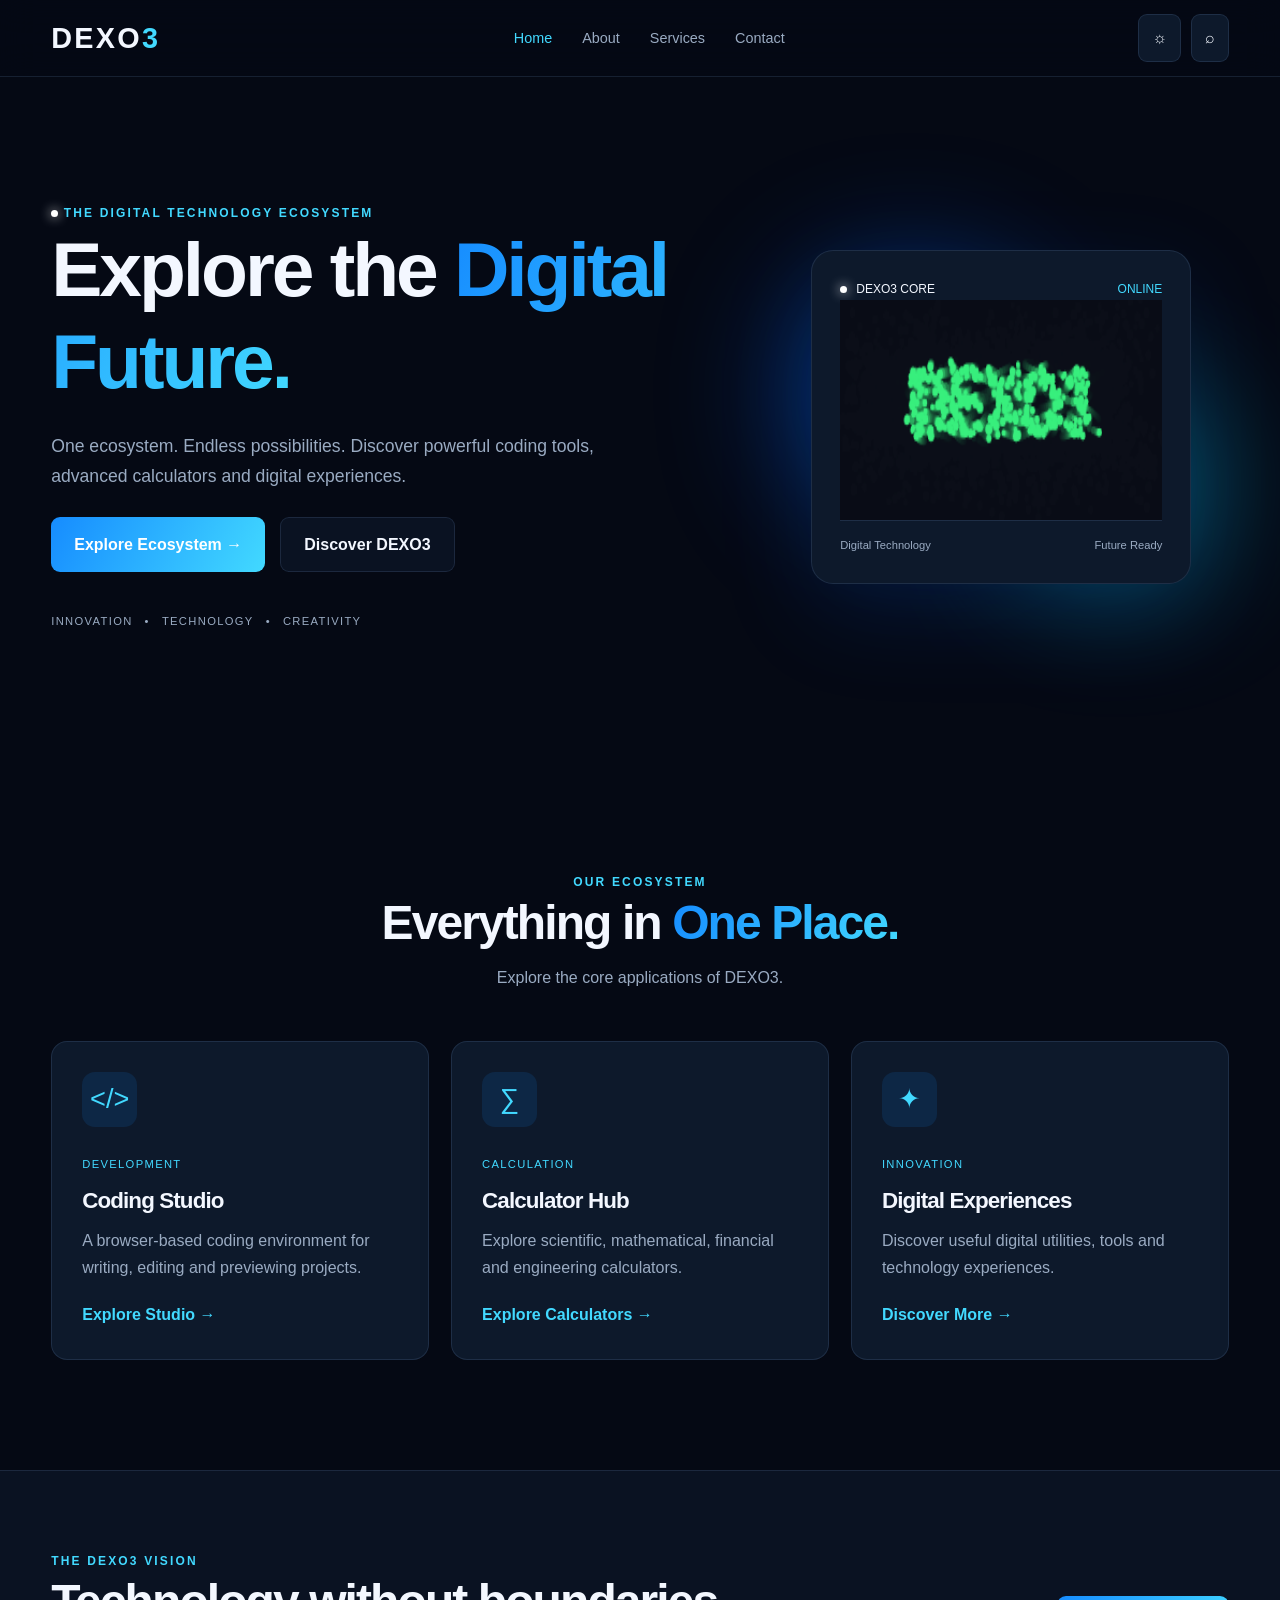
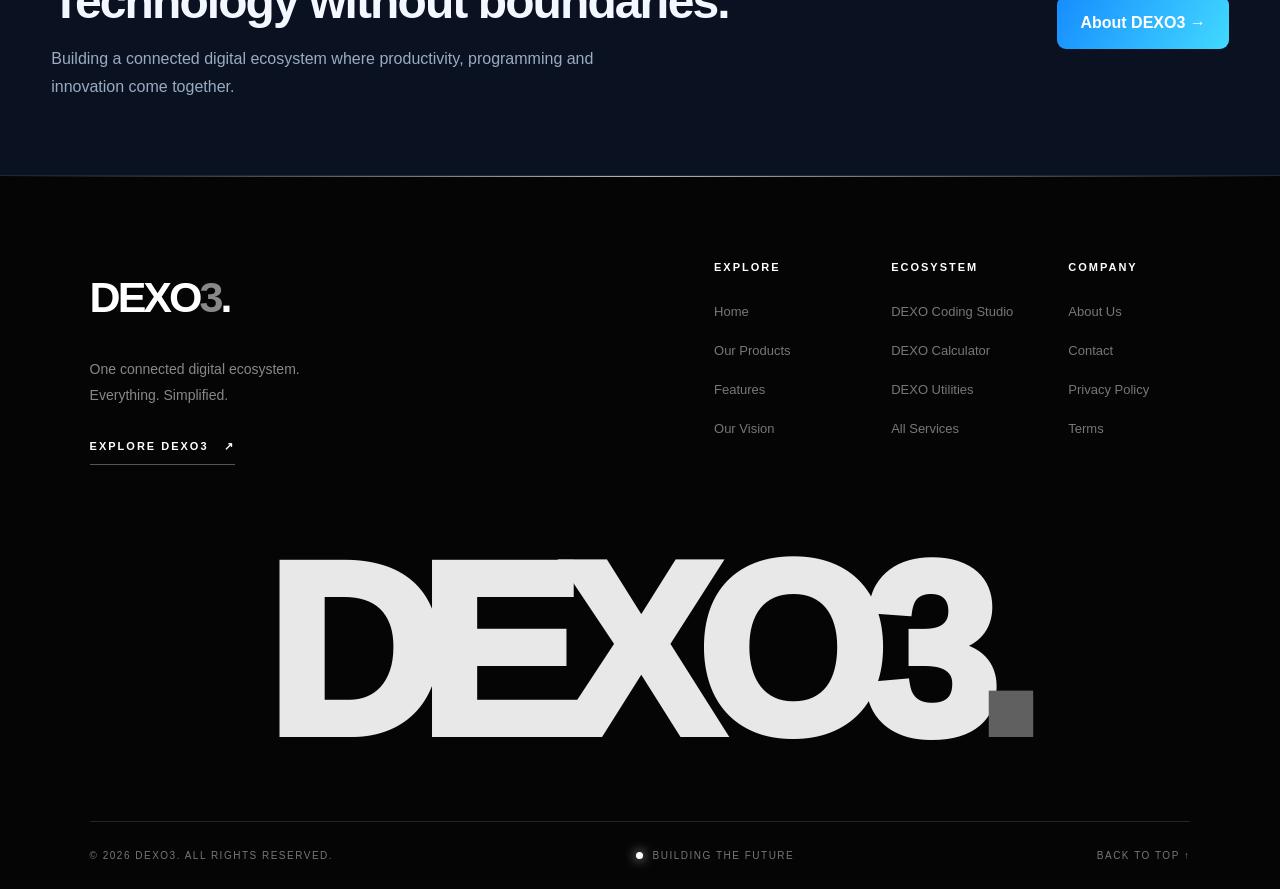
==== index.html @ faed2638 "Add files via upload" ====
<!DOCTYPE html>
<html lang="en">
<head>
    <meta charset="UTF-8">
    <meta name="viewport" content="width=device-width, initial-scale=1.0">
    <meta name="theme-color" content="#050914">

    <title>DEXO3 | Digital Technology Ecosystem</title>

    <meta name="description"
        content="DEXO3 is a digital technology ecosystem for coding, calculations, creativity and innovation.">

    <link rel="icon" href="favicon.svg" type="image/svg+xml">
    <link rel="manifest" href="manifest.json">

    <link rel="stylesheet" href="css/reset.css">
    <link rel="stylesheet" href="css/variables.css">
    <link rel="stylesheet" href="css/typography.css">
    <link rel="stylesheet" href="css/animations.css">
    <link rel="stylesheet" href="css/components.css">
    <link rel="stylesheet" href="css/navigation.css">
    <link rel="stylesheet" href="css/footer.css">
    <link rel="stylesheet" href="css/global.css">
    <link rel="stylesheet" href="css/responsive.css">
    <link rel="stylesheet" href="css/drb.css">

    <script src="js/theme.js" defer></script>
    <script src="js/navigation.js" defer></script>
    <script src="js/search.js" defer></script>
    <script src="js/notifications.js" defer></script>
    <script src="js/accessibility.js" defer></script>
    <script src="js/main.js" defer></script>
    <script src="js/footeropening.js" defer></script>
    <script src="js/drb.js" defer></script>
    
    <link rel="icon" type="image/x-icon" href="assest\logo\logo.svg">


</head>

<body>

    <!-- PAGE LOADER -->
    <div id="page-loader">
        <div class="loader-logo">DEXO<span>3</span></div>
        <div class="loader-bar"></div>
        <p>INITIALIZING DIGITAL ECOSYSTEM</p>
    </div>

    <!-- NAVIGATION -->
    <header class="site-header">
        <nav class="navbar container">

            <a href="index.html" class="brand">
                DEXO<span>3</span>
            </a>

            <button class="menu-toggle" id="menu-toggle"
                aria-label="Toggle navigation"
                aria-expanded="false">
                ☰
            </button>

            <div class="nav-links" id="nav-links">
                <a href="index.html" class="active">Home</a>
                <a href="about.html">About</a>
                <a href="services.html">Services</a>
                <a href="contact.html">Contact</a>
            </div>

            <div class="nav-actions">
                <button id="theme-toggle" class="icon-button"
                    aria-label="Switch theme">☼</button>
                <button id="search-toggle" class="icon-button"
                    aria-label="Search">⌕</button>
            </div>

        </nav>
    </header>

    <!-- SEARCH -->
    <div class="search-panel" id="search-panel">
        <input id="site-search" type="search"
            placeholder="Search DEXO3...">
        <div id="search-results"></div>
    </div>

    <main>

        <!-- HERO -->
        <section class="hero container">

            <div class="hero-content">
                <div class="eyebrow">
                    <span class="status-dot"></span>
                    THE DIGITAL TECHNOLOGY ECOSYSTEM
                </div>

                <h1>
                    Explore the
                    <span class="gradient-text">Digital Future.</span>
                </h1>

                <p class="hero-description">
                    One ecosystem. Endless possibilities.
                    Discover powerful coding tools, advanced
                    calculators and digital experiences.
                </p>

                <div class="hero-actions">
                    <a href="services.html" class="btn btn-primary">
                        Explore Ecosystem →
                    </a>

                    <a href="about.html" class="btn btn-secondary">
                        Discover DEXO3
                    </a>
                </div>

                <div class="hero-meta">
                    <span>INNOVATION</span>
                    <span>•</span>
                    <span>TECHNOLOGY</span>
                    <span>•</span>
                    <span>CREATIVITY</span>
                </div>
            </div>

            <div class="hero-visual">
                <div class="orb orb-one"></div>
                <div class="orb orb-two"></div>

                <div class="visual-card">
                    <div class="visual-top">
                        <span class="status-dot"></span>
                        DEXO3 CORE
                        <span class="live-label">ONLINE</span>
                    </div>

                    <!-- Integrated Swarm Canvas Visual -->
                    <div class="swarm-canvas-container" id="rebuildSwarmTrigger" title="Click to rebuild swarm">
                        <canvas id="swarmCanvas"></canvas>
                    </div>

                    <div class="visual-line"></div>

                    <div class="visual-info">
                        <span>Digital Technology</span>
                        <span>Future Ready</span>
                    </div>
                </div>
            </div>

        </section>

        <!-- ECOSYSTEM -->
        <section class="ecosystem section container">

            <div class="section-heading">
                <span class="eyebrow">OUR ECOSYSTEM</span>
                <h2>Everything in <span class="gradient-text">One Place.</span></h2>
                <p>Explore the core applications of DEXO3.</p>
            </div>

            <div class="feature-grid">

                <article class="feature-card">
                    <div class="feature-icon">&lt;/&gt;</div>
                    <span class="card-tag">DEVELOPMENT</span>
                    <h3>Coding Studio</h3>
                    <p>
                        A browser-based coding environment
                        for writing, editing and previewing projects.
                    </p>
                    <a href="coding-studio/index.html">
                        Explore Studio →
                    </a>
                </article>

                <article class="feature-card">
                    <div class="feature-icon">∑</div>
                    <span class="card-tag">CALCULATION</span>
                    <h3>Calculator Hub</h3>
                    <p>
                        Explore scientific, mathematical,
                        financial and engineering calculators.
                    </p>
                    <a href="cal/index.html">
                        Explore Calculators →
                    </a>
                </article>

                <article class="feature-card">
                    <div class="feature-icon">✦</div>
                    <span class="card-tag">INNOVATION</span>
                    <h3>Digital Experiences</h3>
                    <p>
                        Discover useful digital utilities,
                        tools and technology experiences.
                    </p>
                    <a href="services.html">
                        Discover More →
                    </a>
                </article>

            </div>
        </section>

        <!-- ABOUT -->
        <section class="about-strip">
            <div class="container about-inner">
                <div>
                    <span class="eyebrow">THE DEXO3 VISION</span>
                    <h2>Technology without boundaries.</h2>
                    <p>
                        Building a connected digital ecosystem
                        where productivity, programming and
                        innovation come together.
                    </p>
                </div>

                <a href="about.html" class="btn btn-primary">
                    About DEXO3 →
                </a>
            </div>
        </section>

    </main>
    <div id="footer-container"></div>



</body>
</html>
---- css/variables.css ----
:root {
    --bg-primary: #050914;
    --bg-secondary: #0a1222;
    --bg-card: #0d192b;

    --text-primary: #f3f7ff;
    --text-secondary: #9aabc2;

    --accent: #168cff;
    --accent-light: #42d9ff;

    --border: rgba(130, 170, 220, 0.15);

    --gradient: linear-gradient(
        120deg,
        #168cff,
        #42d9ff
    );

    --font-main: "Segoe UI", Arial, sans-serif;

    --container: 1200px;
    --radius: 16px;

    --transition: 0.3s ease;
}

[data-theme="light"] {
    --bg-primary: #f4f7fc;
    --bg-secondary: #ffffff;
    --bg-card: #ffffff;

    --text-primary: #101a2b;
    --text-secondary: #5c6c82;

    --border: rgba(20, 50, 90, 0.15);
}
---- css/typography.css ----
body {
    font-family: var(--font-main);
    color: var(--text-primary);
    line-height: 1.7;
}

h1, h2, h3, h4 {
    line-height: 1.2;
    letter-spacing: -0.04em;
}

h1 {
    font-size: clamp(2.8rem, 6vw, 5.5rem);
    font-weight: 800;
}

h2 {
    font-size: clamp(2rem, 4vw, 3rem);
}

h3 {
    font-size: 1.4rem;
}

p {
    color: var(--text-secondary);
}
---- css/animations.css ----
@keyframes fadeUp {
    from {
        opacity: 0;
        transform: translateY(25px);
    }

    to {
        opacity: 1;
        transform: translateY(0);
    }
}

@keyframes pulse {
    0%, 100% { opacity: 1; }
    50% { opacity: 0.4; }
}

.hero-content {
    animation: fadeUp 0.9s ease both;
}

.hero-visual {
    animation: fadeUp 1.2s ease both;
}

.status-dot {
    animation: pulse 2s infinite;
}

.feature-card {
    animation: fadeUp 0.7s ease both;
}

#page-loader {
    position: fixed;
    inset: 0;
    z-index: 9999;
    background: #050914;
    display: flex;
    align-items: center;
    justify-content: center;
    flex-direction: column;
    gap: 18px;
    color: white;
    transition: opacity 0.5s ease, visibility 0.5s ease;
}

#page-loader.loaded {
    opacity: 0;
    visibility: hidden;
}

.loader-logo {
    font-size: 2.5rem;
    font-weight: 900;
    letter-spacing: 0.1em;
}

.loader-logo span {
    color: #42d9ff;
}

.loader-bar {
    width: 160px;
    height: 3px;
    background: linear-gradient(90deg, #168cff, #42d9ff);
    animation: loaderMove 1.2s ease-in-out infinite alternate;
}

#page-loader p {
    color: #9aabc2;
    font-size: 0.65rem;
    letter-spacing: 0.15em;
}

@keyframes loaderMove {
    from { transform: scaleX(0.2); }
    to { transform: scaleX(1); }
}

@media (prefers-reduced-motion: reduce) {
    *, *::before, *::after {
        animation-duration: 0.01ms !important;
        transition-duration: 0.01ms !important;
        scroll-behavior: auto !important;
    }
}
---- css/components.css ----
.btn {
    display: inline-flex;
    align-items: center;
    justify-content: center;
    padding: 13px 23px;
    border-radius: 9px;
    font-weight: 700;
    transition: var(--transition);
}

.btn-primary {
    color: white;
    background: var(--gradient);
}

.btn-primary:hover {
    transform: translateY(-3px);
    box-shadow: 0 10px 30px rgba(22, 140, 255, 0.25);
}

.btn-secondary {
    border: 1px solid var(--border);
    background: var(--bg-secondary);
}

.btn-secondary:hover {
    border-color: var(--accent);
}

.status-dot {
    width: 8px;
    height: 8px;
    display: inline-block;
    border-radius: 50%;
    background: #29dc91;
    box-shadow: 0 0 12px #29dc91;
}

.feature-grid {
    display: grid;
    grid-template-columns: repeat(3, 1fr);
    gap: 22px;
}

.feature-card {
    padding: 30px;
    border: 1px solid var(--border);
    border-radius: var(--radius);
    background: var(--bg-card);
    transition: var(--transition);
}

.feature-card:hover {
    transform: translateY(-8px);
    border-color: var(--accent);
}

.feature-icon {
    width: 55px;
    height: 55px;
    display: grid;
    place-items: center;
    border-radius: 13px;
    background: rgba(22, 140, 255, 0.12);
    color: var(--accent-light);
    font-size: 1.7rem;
    margin-bottom: 22px;
}

.card-tag {
    color: var(--accent-light);
    font-size: 0.7rem;
    letter-spacing: 0.12em;
}

.feature-card h3 {
    margin: 12px 0;
}

.feature-card p {
    margin-bottom: 20px;
}

.feature-card a {
    color: var(--accent-light);
    font-weight: 700;
}

.about-strip {
    padding: 75px 0;
    background: var(--bg-secondary);
    border-block: 1px solid var(--border);
}

.about-inner {
    display: flex;
    justify-content: space-between;
    align-items: center;
    gap: 30px;
}

.about-inner p {
    max-width: 600px;
    margin-top: 15px;
}
---- css/navigation.css ----
.site-header {
    position: sticky;
    top: 0;
    z-index: 1000;
    background: color-mix(in srgb, var(--bg-primary) 90%, transparent);
    backdrop-filter: blur(18px);
    border-bottom: 1px solid var(--border);
}

.navbar {
    min-height: 76px;
    display: flex;
    align-items: center;
    justify-content: space-between;
    gap: 25px;
}

.brand {
    font-size: 1.8rem;
    font-weight: 900;
    letter-spacing: 0.08em;
}

.nav-links {
    display: flex;
    align-items: center;
    gap: 30px;
}

.nav-links a {
    color: var(--text-secondary);
    font-size: 0.9rem;
    transition: var(--transition);
}

.nav-links a:hover,
.nav-links a.active {
    color: var(--accent-light);
}

.nav-actions {
    display: flex;
    gap: 10px;
}

.icon-button,
.menu-toggle {
    border: 1px solid var(--border);
    color: var(--text-primary);
    background: var(--bg-card);
    border-radius: 9px;
    padding: 9px 13px;
    cursor: pointer;
}

.menu-toggle {
    display: none;
}

.search-panel {
    display: none;
    position: fixed;
    top: 76px;
    left: 0;
    width: 100%;
    padding: 20px 4%;
    z-index: 999;
    background: var(--bg-secondary);
    border-bottom: 1px solid var(--border);
}

.search-panel.open {
    display: block;
}

.search-panel input {
    width: 100%;
    max-width: 700px;
    display: block;
    margin: auto;
    padding: 15px;
    border: 1px solid var(--border);
    border-radius: 10px;
    background: var(--bg-primary);
    color: var(--text-primary);
}

#search-results {
    max-width: 700px;
    margin: 12px auto 0;
}

#search-results a {
    display: block;
    padding: 8px;
    color: var(--accent-light);
}
---- css/footer.css ----
/* DEXO3 PREMIUM FOOTER */

.dexo-footer {
  position: relative;
  overflow: hidden;
  background: #050505;
  color: #fff;
  font-family: Arial, Helvetica, sans-serif;
  padding: 85px 7% 25px;
  isolation: isolate;
}

.footer-top-line {
  position: absolute;
  top: 0;
  left: 0;
  width: 100%;
  height: 1px;
  background: linear-gradient(
    90deg,
    transparent,
    #fff,
    transparent
  );
  opacity: .7;
}

.footer-container {
  max-width: 1450px;
  margin: auto;
}

.footer-main {
  display: flex;
  justify-content: space-between;
  gap: 60px;
  padding-bottom: 85px;
}

/* BRAND */

.footer-logo {
  display: inline-block;
  color: white;
  font-size: 43px;
  font-weight: 900;
  letter-spacing: -3px;
  text-decoration: none;
  transition: .4s ease;
}

.footer-logo span {
  color: #888;
}

.footer-logo i {
  color: white;
  font-style: normal;
}

.footer-logo:hover {
  letter-spacing: 1px;
  transform: translateY(-3px);
}

.footer-brand p {
  color: #888;
  font-size: 14px;
  line-height: 1.9;
  margin: 22px 0;
}

.footer-visit {
  display: inline-flex;
  gap: 15px;
  align-items: center;
  color: white;
  text-decoration: none;
  font-size: 11px;
  letter-spacing: 2px;
  font-weight: bold;
  padding-bottom: 8px;
  border-bottom: 1px solid #555;
  transition: .3s;
}

.footer-visit span {
  transition: transform .3s;
}

.footer-visit:hover {
  border-color: white;
}

.footer-visit:hover span {
  transform: translate(4px, -4px);
}

/* LINKS */

.footer-links {
  display: grid;
  grid-template-columns: repeat(3, minmax(110px, 1fr));
  gap: 55px;
}

.footer-column {
  display: flex;
  flex-direction: column;
  gap: 17px;
}

.footer-column h4 {
  font-size: 11px;
  letter-spacing: 2px;
  color: #fff;
  margin: 0 0 10px;
}

.footer-column a {
  width: fit-content;
  text-decoration: none;
  color: #777;
  font-size: 13px;
  transition: .3s ease;
}

.footer-column a:hover {
  color: #fff;
  transform: translateX(5px);
}

/* LARGE BRAND TEXT */

.footer-big-text {
  font-size: clamp(90px, 19vw, 260px);
  line-height: .85;
  font-weight: 950;
  letter-spacing: -0.095em;
  white-space: nowrap;
  text-align: center;
  color: #f5f5f5;
  opacity: .95;
  user-select: none;
  animation: footerReveal 1.2s ease both;
}

.footer-big-text span {
  color: #666;
}

/* BOTTOM */

.footer-bottom {
  display: flex;
  justify-content: space-between;
  align-items: center;
  flex-wrap: wrap;
  gap: 20px;
  margin-top: 65px;
  padding-top: 25px;
  border-top: 1px solid #242424;
}

.footer-bottom p,
.back-top {
  color: #777;
  font-size: 10px;
  letter-spacing: 1.5px;
  text-decoration: none;
}

.footer-status {
  display: flex;
  align-items: center;
  gap: 10px;
}

.status-dot {
  width: 7px;
  height: 7px;
  border-radius: 50%;
  background: #fff;
  box-shadow: 0 0 12px #fff;
  animation: statusPulse 1.8s infinite;
}

.back-top {
  transition: .3s;
}

.back-top:hover {
  color: white;
}

/* ANIMATIONS */

@keyframes statusPulse {
  0%, 100% {
    opacity: 1;
    box-shadow: 0 0 12px #fff;
  }
  50% {
    opacity: .3;
    box-shadow: 0 0 2px #fff;
  }
}

@keyframes footerReveal {
  from {
    opacity: 0;
    transform: translateY(35px);
  }
  to {
    opacity: .95;
    transform: translateY(0);
  }
}

/* RESPONSIVE */

@media (max-width: 850px) {
  .footer-main {
    flex-direction: column;
    gap: 55px;
  }

  .footer-links {
    gap: 25px;
  }
}

@media (max-width: 550px) {
  .dexo-footer {
    padding: 60px 6% 25px;
  }

  .footer-links {
    grid-template-columns: repeat(2, 1fr);
    row-gap: 40px;
  }

  .footer-big-text {
    font-size: 21vw;
  }

  .footer-bottom {
    flex-direction: column;
    align-items: flex-start;
    margin-top: 45px;
  }
}

@media (prefers-reduced-motion: reduce) {
  .dexo-footer *,
  .dexo-footer *::before,
  .dexo-footer *::after {
    animation: none !important;
    transition: none !important;
  }
}
---- css/global.css ----
body {
    background: var(--bg-primary);
    transition: background var(--transition),
                color var(--transition);
    overflow-x: hidden;
}

.container {
    width: min(92%, var(--container));
    margin-inline: auto;
}

.section {
    padding-top: 110px;
    padding-bottom: 110px;
}

.gradient-text {
    background: var(--gradient);
    -webkit-background-clip: text;
    background-clip: text;
    color: transparent;
}

.eyebrow {
    color: var(--accent-light);
    font-size: 0.75rem;
    font-weight: 800;
    letter-spacing: 0.18em;
}

.section-heading {
    text-align: center;
    margin-bottom: 50px;
}

.section-heading p {
    margin-top: 12px;
}

.hero {
    min-height: 680px;
    display: grid;
    grid-template-columns: 1.2fr 0.8fr;
    align-items: center;
    gap: 40px;
    padding-top: 90px;
    padding-bottom: 90px;
}

.hero-description {
    max-width: 550px;
    font-size: 1.1rem;
    margin: 25px 0;
}

.hero-actions {
    display: flex;
    flex-wrap: wrap;
    gap: 15px;
}

.hero-meta {
    display: flex;
    gap: 12px;
    margin-top: 40px;
    color: var(--text-secondary);
    font-size: 0.7rem;
    letter-spacing: 0.12em;
}

.hero-visual {
    min-height: 350px;
    position: relative;
    display: grid;
    place-items: center;
}

.visual-card {
    position: relative;
    z-index: 2;
    width: 100%;
    max-width: 380px;
    padding: 28px;
    border: 1px solid var(--border);
    border-radius: 22px;
    background: var(--bg-card);
    box-shadow: 0 30px 100px rgba(0, 110, 255, 0.12);
    backdrop-filter: blur(20px);
}

.visual-top {
    display: flex;
    align-items: center;
    gap: 9px;
    font-size: 0.75rem;
}

.live-label {
    margin-left: auto;
    color: #42d9ff;
}

.visual-logo {
    text-align: center;
    padding: 65px 0;
    font-size: 3.2rem;
    font-weight: 900;
    letter-spacing: 0.1em;
}

.visual-logo span,
.brand span {
    color: var(--accent-light);
}

.visual-line {
    height: 1px;
    background: var(--border);
}

.visual-info {
    display: flex;
    justify-content: space-between;
    margin-top: 15px;
    font-size: 0.7rem;
    color: var(--text-secondary);
}

.orb {
    position: absolute;
    border-radius: 50%;
    filter: blur(70px);
    opacity: 0.5;
}

.orb-one {
    width: 230px;
    height: 230px;
    background: #0867ff;
    top: 10%;
    left: 5%;
}

.orb-two {
    width: 180px;
    height: 180px;
    background: #00d5ff;
    bottom: 5%;
    right: 5%;
}
---- css/responsive.css ----
@media (max-width: 850px) {
    .hero {
        grid-template-columns: 1fr;
        text-align: center;
    }

    .hero-description {
        margin-inline: auto;
    }

    .hero-actions,
    .hero-meta {
        justify-content: center;
    }

    .feature-grid {
        grid-template-columns: repeat(2, 1fr);
    }

    .menu-toggle {
        display: block;
    }

    .nav-links {
        display: none;
        position: absolute;
        top: 76px;
        left: 0;
        width: 100%;
        padding: 25px;
        background: var(--bg-secondary);
        border-bottom: 1px solid var(--border);
        flex-direction: column;
    }

    .nav-links.open {
        display: flex;
    }
}

@media (max-width: 550px) {
    .feature-grid {
        grid-template-columns: 1fr;
    }

    .navbar {
        gap: 10px;
    }

    .brand {
        font-size: 1.45rem;
    }

    .footer-inner,
    .about-inner {
        flex-direction: column;
        align-items: flex-start;
    }

    .hero {
        min-height: auto;
        padding-block: 75px;
    }

    .section {
        padding-block: 70px;
    }
}
---- css/drb.css ----
/* Swarm Canvas Overlay Style */
        .swarm-canvas-container {
            position: relative;
            width: 100%;
            height: 220px;
            display: flex;
            align-items: center;
            justify-content: center;
            cursor: pointer;
        }
        .swarm-canvas-container canvas {
            width: 100%;
            height: 100%;
        }
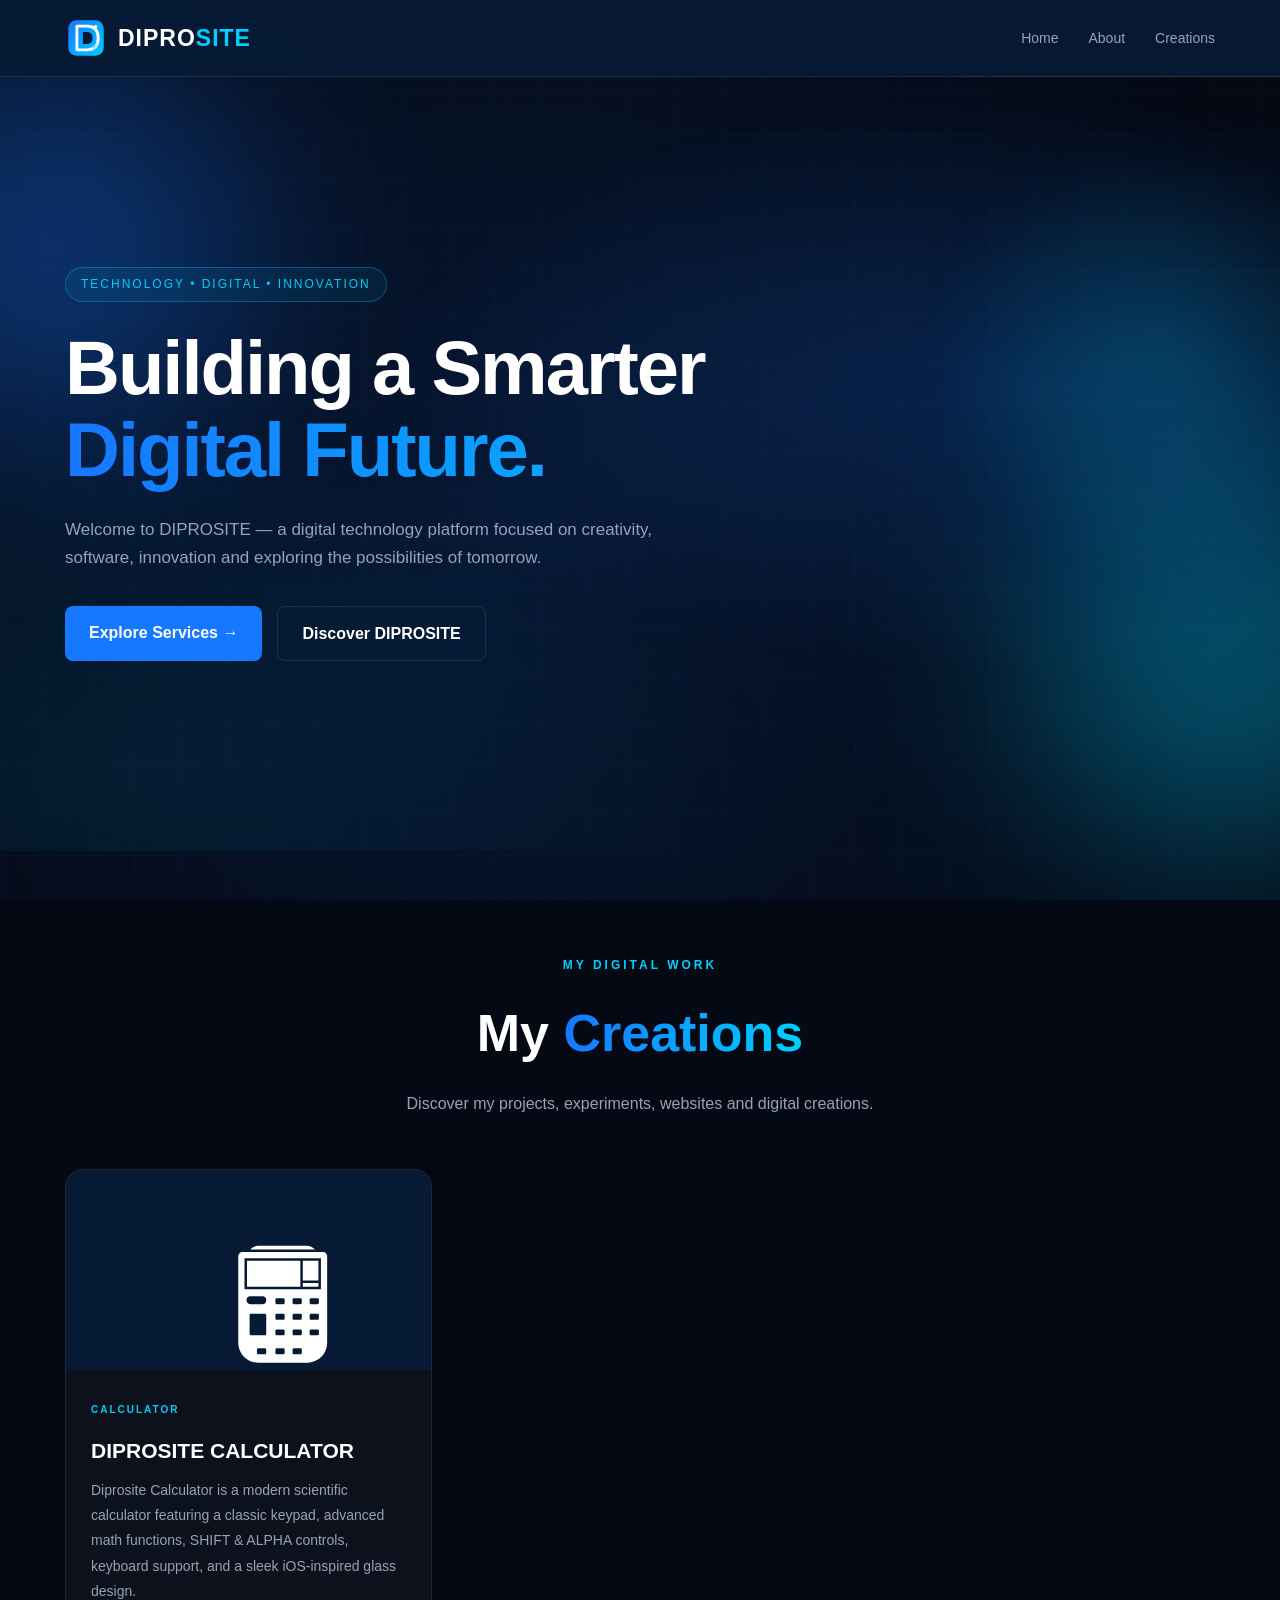
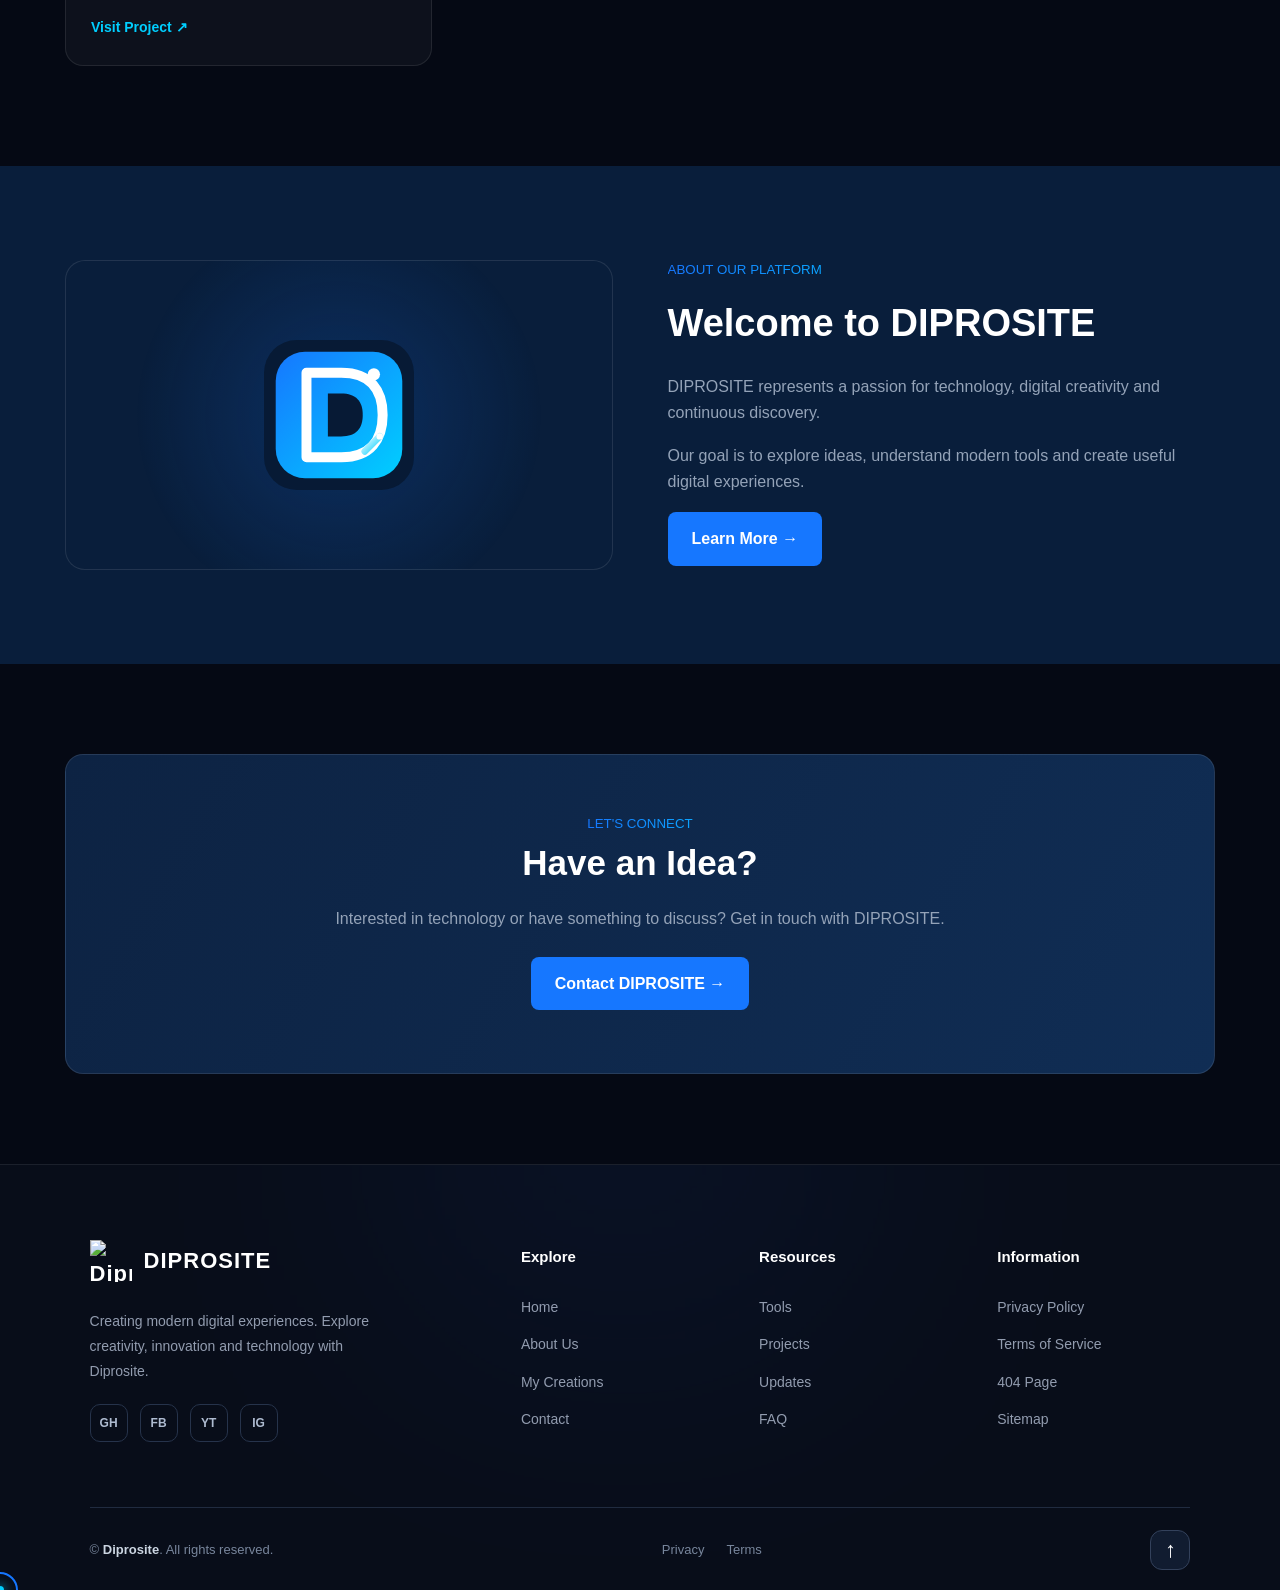
==== commit e87b4a16: "Add files via upload" ====
--- a/index.html
+++ b/index.html
@@ -3,232 +3,292 @@
 <head>
     <meta charset="UTF-8">
     <meta name="viewport" content="width=device-width, initial-scale=1.0">
-    <meta name="theme-color" content="#050914">
-
-    <title>DEXO3 | Digital Technology Ecosystem</title>
-
-    <meta name="description"
-        content="DEXO3 is a digital technology ecosystem for coding, calculations, creativity and innovation.">
-
-    <link rel="icon" href="favicon.svg" type="image/svg+xml">
-    <link rel="manifest" href="manifest.json">
-
-    <link rel="stylesheet" href="css/reset.css">
-    <link rel="stylesheet" href="css/variables.css">
-    <link rel="stylesheet" href="css/typography.css">
-    <link rel="stylesheet" href="css/animations.css">
-    <link rel="stylesheet" href="css/components.css">
-    <link rel="stylesheet" href="css/navigation.css">
-    <link rel="stylesheet" href="css/footer.css">
-    <link rel="stylesheet" href="css/global.css">
-    <link rel="stylesheet" href="css/responsive.css">
-    <link rel="stylesheet" href="css/drb.css">
-
-    <script src="js/theme.js" defer></script>
-    <script src="js/navigation.js" defer></script>
-    <script src="js/search.js" defer></script>
-    <script src="js/notifications.js" defer></script>
-    <script src="js/accessibility.js" defer></script>
-    <script src="js/main.js" defer></script>
-    <script src="js/footeropening.js" defer></script>
-    <script src="js/drb.js" defer></script>
-    
-    <link rel="icon" type="image/x-icon" href="assest\logo\logo.svg">
-
+    <meta name="theme-color" content="#071A35">
+
+    <title>DIPROSITE | Technology & Innovation</title>
+
+    <meta name="description" content="DIPROSITE - Technology, digital solutions, software and innovation.">
+    <meta name="keywords" content="DIPROSITE, technology, digital, innovation, software">
+    <meta name="author" content="DIPROSITE">
+	<meta name="website-link" href="https://diprosite.github.io/">
+	
+
+    <link rel="icon" href="assets/logo/logo.svg" type="image/svg+xml">
+	
+    <link rel="stylesheet" href="css/indexmain.css">
+    <link rel="stylesheet" href="css/ani.css">
+    <link rel="stylesheet" href="css/r.css">
+    <link rel="stylesheet" href="css/ca.css">
+    <link rel="stylesheet" href="css/ba.css">
+    <link rel="stylesheet" href="css/mac.css">
+    <link rel="stylesheet" href="css/mc.css">
+    <link rel="stylesheet" href="css/f.css">
+	
+    <script src="js/sra.js"></script>
+    <script src="js/ca.js"></script>
+    <script src="js/bs.js"></script>
+    <script src="js/mnfindex-html.js"></script>
 
 </head>
 
 <body>
-
-    <!-- PAGE LOADER -->
-    <div id="page-loader">
-        <div class="loader-logo">DEXO<span>3</span></div>
-        <div class="loader-bar"></div>
-        <p>INITIALIZING DIGITAL ECOSYSTEM</p>
-    </div>
-
-    <!-- NAVIGATION -->
-    <header class="site-header">
-        <nav class="navbar container">
-
-            <a href="index.html" class="brand">
-                DEXO<span>3</span>
-            </a>
-
-            <button class="menu-toggle" id="menu-toggle"
-                aria-label="Toggle navigation"
-                aria-expanded="false">
-                ☰
-            </button>
-
-            <div class="nav-links" id="nav-links">
-                <a href="index.html" class="active">Home</a>
-                <a href="about.html">About</a>
-                <a href="services.html">Services</a>
-                <a href="contact.html">Contact</a>
-            </div>
-
-            <div class="nav-actions">
-                <button id="theme-toggle" class="icon-button"
-                    aria-label="Switch theme">☼</button>
-                <button id="search-toggle" class="icon-button"
-                    aria-label="Search">⌕</button>
-            </div>
-
+<!--ani-->
+<div class="ambient-background" aria-hidden="true"></div>
+<!-- HEADER -->
+<header>
+    <div class="container navbar">
+
+        <a href="index.html" class="brand">
+            <img src="assets/logo/logo.svg" alt="DIPROSITE Logo">
+            <div>DIPRO<span>SITE</span></div>
+        </a>
+
+        <button class="menu-toggle" id="menuToggle"
+                aria-label="Toggle navigation" aria-expanded="false">
+            ☰
+        </button>
+
+        <nav class="nav-links" id="navLinks">
+            <a href="https://diprosite.github.io/">Home</a>
+            <a href="https://diprosite.github.io/about">About</a>
+            <a href="https://diprosite.github.io/Creations">Creations</a>
+            
         </nav>
-    </header>
-
-    <!-- SEARCH -->
-    <div class="search-panel" id="search-panel">
-        <input id="site-search" type="search"
-            placeholder="Search DEXO3...">
-        <div id="search-results"></div>
-    </div>
-
-    <main>
-
-        <!-- HERO -->
-        <section class="hero container">
-
+
+    </div>
+</header>
+
+<main>
+
+    <!-- HERO -->
+    <section class="hero">
+        <div class="container">
             <div class="hero-content">
+
                 <div class="eyebrow">
-                    <span class="status-dot"></span>
-                    THE DIGITAL TECHNOLOGY ECOSYSTEM
+                    TECHNOLOGY • DIGITAL • INNOVATION
                 </div>
 
                 <h1>
-                    Explore the
+                    Building a Smarter
                     <span class="gradient-text">Digital Future.</span>
                 </h1>
 
-                <p class="hero-description">
-                    One ecosystem. Endless possibilities.
-                    Discover powerful coding tools, advanced
-                    calculators and digital experiences.
+                <p>
+                    Welcome to DIPROSITE — a digital technology
+                    platform focused on creativity, software,
+                    innovation and exploring the possibilities
+                    of tomorrow.
                 </p>
 
                 <div class="hero-actions">
                     <a href="services.html" class="btn btn-primary">
-                        Explore Ecosystem →
+                        Explore Services →
                     </a>
 
                     <a href="about.html" class="btn btn-secondary">
-                        Discover DEXO3
+                        Discover DIPROSITE
                     </a>
                 </div>
 
-                <div class="hero-meta">
-                    <span>INNOVATION</span>
-                    <span>•</span>
-                    <span>TECHNOLOGY</span>
-                    <span>•</span>
-                    <span>CREATIVITY</span>
-                </div>
-            </div>
-
-            <div class="hero-visual">
-                <div class="orb orb-one"></div>
-                <div class="orb orb-two"></div>
-
-                <div class="visual-card">
-                    <div class="visual-top">
-                        <span class="status-dot"></span>
-                        DEXO3 CORE
-                        <span class="live-label">ONLINE</span>
-                    </div>
-
-                    <!-- Integrated Swarm Canvas Visual -->
-                    <div class="swarm-canvas-container" id="rebuildSwarmTrigger" title="Click to rebuild swarm">
-                        <canvas id="swarmCanvas"></canvas>
-                    </div>
-
-                    <div class="visual-line"></div>
-
-                    <div class="visual-info">
-                        <span>Digital Technology</span>
-                        <span>Future Ready</span>
-                    </div>
-                </div>
-            </div>
-
-        </section>
-
-        <!-- ECOSYSTEM -->
-        <section class="ecosystem section container">
-
-            <div class="section-heading">
-                <span class="eyebrow">OUR ECOSYSTEM</span>
-                <h2>Everything in <span class="gradient-text">One Place.</span></h2>
-                <p>Explore the core applications of DEXO3.</p>
-            </div>
-
-            <div class="feature-grid">
-
-                <article class="feature-card">
-                    <div class="feature-icon">&lt;/&gt;</div>
-                    <span class="card-tag">DEVELOPMENT</span>
-                    <h3>Coding Studio</h3>
-                    <p>
-                        A browser-based coding environment
-                        for writing, editing and previewing projects.
-                    </p>
-                    <a href="coding-studio/index.html">
-                        Explore Studio →
+            </div>
+        </div>
+    </section>
+
+
+<!-- =================================
+     DIPROSITE - MY CREATIONS
+================================== -->
+
+<section class="creations-section" id="creations">
+
+    <div class="creations-container">
+
+        <div class="creations-heading">
+            <span>MY DIGITAL WORK</span>
+            <h2>My <strong>Creations</strong></h2>
+            <p>
+                Discover my projects, experiments, websites
+                and digital creations.
+            </p>
+        </div>
+
+        <div class="creations-grid">
+
+            <!-- PROJECT 1 -->
+            <article class="creation-card">
+                <div class="creation-image">
+                    <img src="assets/iowc/cal.svg"
+                         alt="Project One">
+                </div>
+
+                <div class="creation-content">
+                    <span class="creation-tag">CALCULATOR</span>
+                    <h3>DIPROSITE CALCULATOR</h3>
+                    <p>Diprosite Calculator is a modern scientific calculator featuring a classic keypad, advanced math functions, SHIFT & ALPHA controls, keyboard support, and a sleek iOS-inspired glass design.</p>
+
+                    <a href="https://diprosite.github.io/cal"
+                       target="_blank"
+                       rel="noopener noreferrer">
+                        Visit Project ↗
                     </a>
-                </article>
-
-                <article class="feature-card">
-                    <div class="feature-icon">∑</div>
-                    <span class="card-tag">CALCULATION</span>
-                    <h3>Calculator Hub</h3>
-                    <p>
-                        Explore scientific, mathematical,
-                        financial and engineering calculators.
-                    </p>
-                    <a href="cal/index.html">
-                        Explore Calculators →
-                    </a>
-                </article>
-
-                <article class="feature-card">
-                    <div class="feature-icon">✦</div>
-                    <span class="card-tag">INNOVATION</span>
-                    <h3>Digital Experiences</h3>
-                    <p>
-                        Discover useful digital utilities,
-                        tools and technology experiences.
-                    </p>
-                    <a href="services.html">
-                        Discover More →
-                    </a>
-                </article>
-
-            </div>
-        </section>
-
-        <!-- ABOUT -->
-        <section class="about-strip">
-            <div class="container about-inner">
-                <div>
-                    <span class="eyebrow">THE DEXO3 VISION</span>
-                    <h2>Technology without boundaries.</h2>
-                    <p>
-                        Building a connected digital ecosystem
-                        where productivity, programming and
-                        innovation come together.
-                    </p>
-                </div>
+                </div>
+            </article>
+
+
+        </div>
+
+    </div>
+
+</section>
+
+
+
+
+    <!-- ABOUT -->
+    <section class="about" id="about">
+        <div class="container about-content">
+
+            <div class="about-visual">
+                <img src="assets/logo/logo.svg"
+                     alt="DIPROSITE brand symbol">
+            </div>
+
+            <div class="about-text">
+                <small class="gradient-text">
+                    ABOUT OUR PLATFORM
+                </small>
+
+                <h2>Welcome to DIPROSITE</h2>
+
+                <p>
+                    DIPROSITE represents a passion for technology,
+                    digital creativity and continuous discovery.
+                </p>
+
+                <p>
+                    Our goal is to explore ideas, understand modern
+                    tools and create useful digital experiences.
+                </p>
 
                 <a href="about.html" class="btn btn-primary">
-                    About DEXO3 →
+                    Learn More →
                 </a>
             </div>
-        </section>
-
-    </main>
-    <div id="footer-container"></div>
+
+        </div>
+    </section>
+
+    <!-- CONTACT -->
+    <section id="contact">
+        <div class="container">
+            <div class="contact-box">
+
+                <small class="gradient-text">
+                    LET'S CONNECT
+                </small>
+
+                <h2>Have an Idea?</h2>
+
+                <p>
+                    Interested in technology or have something
+                    to discuss? Get in touch with DIPROSITE.
+                </p>
+
+                <a href="contact.html" class="btn btn-primary">
+                    Contact DIPROSITE →
+                </a>
+
+            </div>
+        </div>
+    </section>
+
+</main>
+
+<!-- FOOTER -->
+
+<footer class="site-footer" id="footer">
+
+  <div class="footer-glow"></div>
+
+  <div class="footer-container">
+
+    <!-- BRAND -->
+    <div class="footer-brand">
+
+      <a href="index.html" class="footer-logo">
+        <img src="images/logo.svg" alt="Diprosite Logo">
+        <span>DIPROSITE</span>
+      </a>
+
+      <p>
+        Creating modern digital experiences.
+        Explore creativity, innovation and technology
+        with Diprosite.
+      </p>
+
+      <div class="footer-socials">
+        <a href="#" aria-label="GitHub">GH</a>
+        <a href="#" aria-label="Facebook">FB</a>
+        <a href="#" aria-label="YouTube">YT</a>
+        <a href="#" aria-label="Instagram">IG</a>
+      </div>
+
+    </div>
+
+    <!-- NAVIGATION -->
+    <div class="footer-column">
+      <h3>Explore</h3>
+      <a href="index.html">Home</a>
+      <a href="about.html">About Us</a>
+      <a href="creations.html">My Creations</a>
+      <a href="contact.html">Contact</a>
+    </div>
+
+    <!-- RESOURCES -->
+    <div class="footer-column">
+      <h3>Resources</h3>
+      <a href="tools.html">Tools</a>
+      <a href="projects.html">Projects</a>
+      <a href="updates.html">Updates</a>
+      <a href="faq.html">FAQ</a>
+    </div>
+
+    <!-- INFORMATION -->
+    <div class="footer-column">
+      <h3>Information</h3>
+      <a href="privacy.html">Privacy Policy</a>
+      <a href="terms.html">Terms of Service</a>
+      <a href="404.html">404 Page</a>
+      <a href="sitemap.html">Sitemap</a>
+    </div>
+
+  </div>
+
+  <!-- BOTTOM -->
+  <div class="footer-bottom">
+
+    <p>
+      © <span id="footer-year"></span>
+      <strong>Diprosite</strong>.
+      All rights reserved.
+    </p>
+
+    <div class="footer-bottom-links">
+      <a href="privacy.html">Privacy</a>
+      <a href="terms.html">Terms</a>
+    </div>
+
+    <button id="backToTop" aria-label="Back to top">
+      ↑
+    </button>
+
+  </div>
+
+</footer>
+
 
 
 
 </body>
-</html>+</html>
--- a/css/indexmain.css
+++ b/css/indexmain.css
@@ -0,0 +1,403 @@
+        :root {
+            --blue: #1677FF;
+            --navy: #071A35;
+            --cyan: #00CFFF;
+            --white: #FFFFFF;
+            --slate: #94A3B8;
+            --card: #0D2343;
+            --border: rgba(255,255,255,.1);
+        }
+
+        * {
+            margin: 0;
+            padding: 0;
+            box-sizing: border-box;
+        }
+
+        html {
+            scroll-behavior: smooth;
+        }
+
+        body {
+            font-family: Arial, Helvetica, sans-serif;
+            background: var(--navy);
+            color: var(--white);
+            line-height: 1.6;
+        }
+
+        a {
+            color: inherit;
+            text-decoration: none;
+        }
+
+        .container {
+            width: min(1150px, 90%);
+            margin: auto;
+        }
+
+        /* HEADER */
+
+        header {
+            position: sticky;
+            top: 0;
+            z-index: 1000;
+            background: rgba(7,26,53,.94);
+            backdrop-filter: blur(15px);
+            border-bottom: 1px solid var(--border);
+        }
+
+        .navbar {
+            min-height: 76px;
+            display: flex;
+            justify-content: space-between;
+            align-items: center;
+        }
+
+        .brand {
+            display: flex;
+            align-items: center;
+            gap: 11px;
+            font-size: 23px;
+            font-weight: 800;
+            letter-spacing: 1px;
+        }
+
+        .brand img {
+            width: 42px;
+            height: 42px;
+            object-fit: contain;
+        }
+
+        .brand span {
+            color: var(--cyan);
+        }
+
+        .nav-links {
+            display: flex;
+            align-items: center;
+            gap: 30px;
+        }
+
+        .nav-links a {
+            color: var(--slate);
+            font-size: 14px;
+            transition: .3s;
+        }
+
+        .nav-links a:hover {
+            color: var(--cyan);
+        }
+
+        .nav-button {
+            background: var(--blue);
+            color: white !important;
+            padding: 10px 19px;
+            border-radius: 8px;
+        }
+
+        .menu-toggle {
+            display: none;
+            background: none;
+            border: 0;
+            color: white;
+            font-size: 27px;
+            cursor: pointer;
+        }
+
+        /* HERO */
+
+        .hero {
+            min-height: 620px;
+            display: flex;
+            align-items: center;
+            position: relative;
+            overflow: hidden;
+            background:
+                radial-gradient(ellipse at 80% 40%, rgba(22,119,255,.2), transparent 45%),
+                radial-gradient(ellipse at 10% 90%, rgba(0,207,255,.08), transparent 40%);
+        }
+
+        .hero-content {
+            max-width: 780px;
+            padding: 100px 0;
+            position: relative;
+            z-index: 1;
+        }
+
+        .eyebrow {
+            display: inline-block;
+            color: var(--cyan);
+            border: 1px solid rgba(0,207,255,.3);
+            background: rgba(0,207,255,.07);
+            border-radius: 30px;
+            padding: 7px 15px;
+            font-size: 12px;
+            letter-spacing: 2px;
+            margin-bottom: 25px;
+        }
+
+        .hero h1 {
+            font-size: clamp(42px, 7vw, 76px);
+            line-height: 1.08;
+            margin-bottom: 25px;
+            letter-spacing: -2px;
+        }
+
+        .gradient-text {
+            background: linear-gradient(90deg, #1677FF, #00CFFF);
+            background-clip: text;
+            -webkit-background-clip: text;
+            color: transparent;
+        }
+
+        .hero p {
+            max-width: 620px;
+            color: var(--slate);
+            font-size: 17px;
+            margin-bottom: 35px;
+        }
+
+        .hero-actions {
+            display: flex;
+            flex-wrap: wrap;
+            gap: 15px;
+        }
+
+        .btn {
+            display: inline-block;
+            padding: 14px 24px;
+            border-radius: 8px;
+            font-weight: bold;
+            transition: .3s;
+        }
+
+        .btn-primary {
+            background: var(--blue);
+            color: white;
+        }
+
+        .btn-secondary {
+            border: 1px solid var(--border);
+            color: white;
+        }
+
+        .btn:hover {
+            transform: translateY(-3px);
+            filter: brightness(1.15);
+        }
+
+        /* SECTION */
+
+        section {
+            padding: 90px 0;
+        }
+
+        .section-heading {
+            text-align: center;
+            max-width: 650px;
+            margin: 0 auto 50px;
+        }
+
+        .section-heading small {
+            color: var(--cyan);
+            letter-spacing: 3px;
+            font-weight: bold;
+        }
+
+        .section-heading h2 {
+            font-size: clamp(30px, 5vw, 43px);
+            margin: 12px 0;
+        }
+
+        .section-heading p {
+            color: var(--slate);
+        }
+
+        /* SERVICES */
+
+        .services-grid {
+            display: grid;
+            grid-template-columns: repeat(3, 1fr);
+            gap: 22px;
+        }
+
+        .service-card {
+            background: var(--card);
+            border: 1px solid var(--border);
+            padding: 32px;
+            border-radius: 14px;
+            transition: .3s;
+        }
+
+        .service-card:hover {
+            transform: translateY(-7px);
+            border-color: var(--blue);
+        }
+
+        .service-icon {
+            width: 52px;
+            height: 52px;
+            display: grid;
+            place-items: center;
+            background: rgba(22,119,255,.15);
+            color: var(--cyan);
+            font-size: 25px;
+            border-radius: 12px;
+            margin-bottom: 23px;
+        }
+
+        .service-card h3 {
+            margin-bottom: 12px;
+        }
+
+        .service-card p {
+            color: var(--slate);
+            font-size: 14px;
+        }
+
+        /* ABOUT */
+
+        .about {
+            background: #091E3B;
+        }
+
+        .about-content {
+            display: grid;
+            grid-template-columns: 1fr 1fr;
+            gap: 55px;
+            align-items: center;
+        }
+
+        .about-visual {
+            min-height: 310px;
+            display: grid;
+            place-items: center;
+            border: 1px solid var(--border);
+            border-radius: 20px;
+            background:
+                radial-gradient(circle, rgba(22,119,255,.2), transparent 65%);
+        }
+
+        .about-visual img {
+            width: 150px;
+            height: 150px;
+            object-fit: contain;
+        }
+
+        .about-text h2 {
+            font-size: 38px;
+            margin: 12px 0 20px;
+        }
+
+        .about-text p {
+            color: var(--slate);
+            margin-bottom: 18px;
+        }
+
+        /* CONTACT */
+
+        .contact-box {
+            text-align: center;
+            padding: 55px 25px;
+            border: 1px solid var(--border);
+            border-radius: 18px;
+            background: linear-gradient(120deg, #0D2343, #102D54);
+        }
+
+        .contact-box h2 {
+            font-size: 35px;
+            margin-bottom: 15px;
+        }
+
+        .contact-box p {
+            color: var(--slate);
+            margin-bottom: 25px;
+        }
+
+        /* FOOTER */
+
+        footer {
+            border-top: 1px solid var(--border);
+            padding: 35px 0;
+        }
+
+        .footer-content {
+            display: flex;
+            justify-content: space-between;
+            align-items: center;
+            gap: 20px;
+            flex-wrap: wrap;
+        }
+
+        .footer-content p {
+            color: var(--slate);
+            font-size: 13px;
+        }
+
+        .footer-links {
+            display: flex;
+            gap: 20px;
+            flex-wrap: wrap;
+        }
+
+        .footer-links a {
+            color: var(--slate);
+            font-size: 13px;
+        }
+
+        .footer-links a:hover {
+            color: var(--cyan);
+        }
+
+        /* RESPONSIVE */
+
+        @media(max-width: 800px) {
+            .menu-toggle {
+                display: block;
+            }
+
+            .nav-links {
+                display: none;
+                position: absolute;
+                top: 76px;
+                left: 0;
+                right: 0;
+                background: #071A35;
+                padding: 25px 5%;
+                flex-direction: column;
+                align-items: stretch;
+                gap: 20px;
+                border-bottom: 1px solid var(--border);
+            }
+
+            .nav-links.active {
+                display: flex;
+            }
+
+            .services-grid {
+                grid-template-columns: repeat(2, 1fr);
+            }
+
+            .about-content {
+                grid-template-columns: 1fr;
+            }
+        }
+
+        @media(max-width: 550px) {
+            .services-grid {
+                grid-template-columns: 1fr;
+            }
+
+            .hero {
+                min-height: 550px;
+            }
+
+            .hero h1 {
+                letter-spacing: -1px;
+            }
+
+            .footer-content {
+                flex-direction: column;
+                align-items: flex-start;
+            }
+        }
--- a/css/ani.css
+++ b/css/ani.css
@@ -0,0 +1,210 @@
+
+/* =================================
+   DIPROSITE ANIMATION SYSTEM
+================================= */
+
+/* Smooth page entrance */
+body {
+    animation: pageEnter 1s ease both;
+}
+
+@keyframes pageEnter {
+    from { opacity: 0; }
+    to { opacity: 1; }
+}
+
+/* Animated background glow */
+.hero::before {
+    content: "";
+    position: absolute;
+    width: 450px;
+    height: 450px;
+    right: -100px;
+    top: 60px;
+    background: radial-gradient(circle,
+        rgba(0,207,255,.18),
+        transparent 70%);
+    filter: blur(25px);
+    animation: glowMove 7s ease-in-out infinite alternate;
+    pointer-events: none;
+}
+
+@keyframes glowMove {
+    from { transform: translate(0, 0) scale(.9); }
+    to { transform: translate(-70px, 50px) scale(1.2); }
+}
+
+/* Hero heading */
+.hero h1 {
+    animation: slideUp .9s ease both;
+}
+
+.hero p {
+    animation: slideUp 1.1s ease both;
+}
+
+.hero-actions {
+    animation: slideUp 1.3s ease both;
+}
+
+.eyebrow {
+    animation: fadeIn 1.2s ease both;
+}
+
+@keyframes slideUp {
+    from {
+        opacity: 0;
+        transform: translateY(35px);
+    }
+    to {
+        opacity: 1;
+        transform: translateY(0);
+    }
+}
+
+@keyframes fadeIn {
+    from { opacity: 0; }
+    to { opacity: 1; }
+}
+
+/* Floating brand logo */
+.brand img,
+.about-visual img {
+    animation: floatLogo 4s ease-in-out infinite;
+}
+
+@keyframes floatLogo {
+    0%, 100% { transform: translateY(0); }
+    50% { transform: translateY(-10px); }
+}
+
+/* Gradient text animation */
+.gradient-text {
+    background-size: 200% auto;
+    animation: gradientFlow 4s linear infinite;
+}
+
+@keyframes gradientFlow {
+    to { background-position: 200% center; }
+}
+
+/* Service cards */
+.service-card {
+    opacity: 0;
+    animation: cardReveal .7s ease forwards;
+}
+
+.service-card:nth-child(1) { animation-delay: .1s; }
+.service-card:nth-child(2) { animation-delay: .2s; }
+.service-card:nth-child(3) { animation-delay: .3s; }
+.service-card:nth-child(4) { animation-delay: .4s; }
+.service-card:nth-child(5) { animation-delay: .5s; }
+.service-card:nth-child(6) { animation-delay: .6s; }
+
+@keyframes cardReveal {
+    from {
+        opacity: 0;
+        transform: translateY(35px);
+    }
+    to {
+        opacity: 1;
+        transform: translateY(0);
+    }
+}
+
+/* Card hover glow */
+.service-card:hover {
+    box-shadow: 0 15px 45px rgba(22,119,255,.16);
+}
+
+.service-icon {
+    transition: transform .4s ease, background .4s ease;
+}
+
+.service-card:hover .service-icon {
+    transform: rotate(8deg) scale(1.12);
+    background: rgba(0,207,255,.17);
+}
+
+/* Buttons */
+.btn {
+    position: relative;
+    overflow: hidden;
+}
+
+.btn::after {
+    content: "";
+    position: absolute;
+    top: 0;
+    left: -120%;
+    width: 70%;
+    height: 100%;
+    background: linear-gradient(
+        100deg,
+        transparent,
+        rgba(255,255,255,.25),
+        transparent
+    );
+    transform: skewX(-20deg);
+}
+
+.btn:hover::after {
+    animation: buttonShine .7s ease;
+}
+
+@keyframes buttonShine {
+    to { left: 150%; }
+}
+
+/* Navigation hover */
+.nav-links a:not(.nav-button) {
+    position: relative;
+}
+
+.nav-links a:not(.nav-button)::after {
+    content: "";
+    position: absolute;
+    bottom: -7px;
+    left: 0;
+    width: 0;
+    height: 2px;
+    background: var(--cyan);
+    transition: width .3s ease;
+}
+
+.nav-links a:not(.nav-button):hover::after {
+    width: 100%;
+}
+
+/* About image glow */
+.about-visual {
+    animation: visualGlow 5s ease-in-out infinite alternate;
+}
+
+@keyframes visualGlow {
+    from {
+        box-shadow: 0 0 10px rgba(22,119,255,.05);
+    }
+    to {
+        box-shadow: 0 0 40px rgba(22,119,255,.16);
+    }
+}
+
+/* Footer hover */
+.footer-links a {
+    transition: color .3s, transform .3s;
+}
+
+.footer-links a:hover {
+    transform: translateY(-3px);
+}
+
+/* Accessibility */
+@media (prefers-reduced-motion: reduce) {
+    *, *::before, *::after {
+        animation-duration: .01ms !important;
+        animation-iteration-count: 1 !important;
+        transition-duration: .01ms !important;
+        scroll-behavior: auto !important;
+    }
+}
--- a/css/r.css
+++ b/css/r.css
@@ -0,0 +1,11 @@
+
+.reveal {
+    opacity: 0;
+    transform: translateY(35px);
+    transition: opacity .8s ease, transform .8s ease;
+}
+
+.reveal.revealed {
+    opacity: 1;
+    transform: translateY(0);
+}
--- a/css/ca.css
+++ b/css/ca.css
@@ -0,0 +1,42 @@
+@media (hover: hover) and (pointer: fine) {
+
+    body,
+    a,
+    button,
+    input,
+    textarea {
+        cursor: none !important;
+    }
+
+    #custom-cursor-dot {
+        position: fixed;
+        width: 8px;
+        height: 8px;
+        background: #00CFFF;
+        border-radius: 50%;
+        pointer-events: none;
+        z-index: 999999;
+        transform: translate(-50%, -50%);
+        box-shadow: 0 0 12px #00CFFF;
+    }
+
+    #custom-cursor-ring {
+        position: fixed;
+        width: 36px;
+        height: 36px;
+        border: 2px solid #1677FF;
+        border-radius: 50%;
+        pointer-events: none;
+        z-index: 999998;
+        transform: translate(-50%, -50%);
+        transition: width .2s ease, height .2s ease,
+                    background .2s ease, border-color .2s ease;
+    }
+
+    #custom-cursor-ring.cursor-hover {
+        width: 55px;
+        height: 55px;
+        border-color: #00CFFF;
+        background: rgba(0, 207, 255, .12);
+    }
+}
--- a/css/ba.css
+++ b/css/ba.css
@@ -0,0 +1,128 @@
+/* =================================
+   DIPROSITE ANIMATED BACKGROUND
+================================= */
+
+body {
+    background: #050914;
+    position: relative;
+    isolation: isolate;
+}
+
+/* Background layer */
+.ambient-background {
+    position: fixed;
+    inset: 0;
+    z-index: -1;
+    pointer-events: none;
+    overflow: hidden;
+
+    background:
+        radial-gradient(
+            circle at 20% 30%,
+            rgba(22, 119, 255, 0.13),
+            transparent 35%
+        ),
+        radial-gradient(
+            circle at 80% 70%,
+            rgba(0, 207, 255, 0.10),
+            transparent 35%
+        ),
+        linear-gradient(
+            120deg,
+            #050914,
+            #07152b,
+            #050914
+        );
+
+    background-size: 200% 200%;
+    animation: backgroundFlow 16s ease-in-out infinite alternate;
+}
+
+/* Moving glowing orbs */
+.ambient-background::before,
+.ambient-background::after {
+    content: "";
+    position: absolute;
+    width: 400px;
+    height: 400px;
+    border-radius: 50%;
+    filter: blur(100px);
+    opacity: 0.35;
+}
+
+.ambient-background::before {
+    background: #1677FF;
+    top: 5%;
+    left: -150px;
+    animation: blueOrb 14s ease-in-out infinite alternate;
+}
+
+.ambient-background::after {
+    background: #00CFFF;
+    right: -150px;
+    bottom: 5%;
+    animation: cyanOrb 18s ease-in-out infinite alternate;
+}
+
+/* Subtle futuristic grid */
+.ambient-background {
+    background-image:
+        linear-gradient(rgba(22, 119, 255, 0.045) 1px, transparent 1px),
+        linear-gradient(90deg, rgba(22, 119, 255, 0.045) 1px, transparent 1px),
+        radial-gradient(circle at 20% 30%, rgba(22,119,255,.13), transparent 35%),
+        radial-gradient(circle at 80% 70%, rgba(0,207,255,.10), transparent 35%);
+
+    background-size:
+        45px 45px,
+        45px 45px,
+        200% 200%,
+        200% 200%;
+
+    animation: gridGlow 12s ease-in-out infinite alternate;
+}
+
+/* Animations */
+@keyframes gridGlow {
+    from {
+        background-position: 0 0, 0 0, 0% 0%, 100% 100%;
+    }
+    to {
+        background-position: 45px 45px, 45px 45px, 100% 100%, 0% 0%;
+    }
+}
+
+@keyframes blueOrb {
+    from {
+        transform: translate(0, 0) scale(1);
+    }
+    to {
+        transform: translate(250px, 150px) scale(1.3);
+    }
+}
+
+@keyframes cyanOrb {
+    from {
+        transform: translate(0, 0) scale(1);
+    }
+    to {
+        transform: translate(-250px, -150px) scale(1.4);
+    }
+}
+
+@keyframes backgroundFlow {
+    from {
+        background-position: 0% 50%;
+    }
+    to {
+        background-position: 100% 50%;
+    }
+}
+
+/* Accessibility */
+@media (prefers-reduced-motion: reduce) {
+    .ambient-background,
+    .ambient-background::before,
+    .ambient-background::after {
+        animation: none !important;
+    }
+}
--- a/css/mac.css
+++ b/css/mac.css
@@ -0,0 +1,37 @@
+/* DIPROSITE Mouse Wave Effect */
+
+.cursor-wave {
+    position: fixed;
+    width: 18px;
+    height: 18px;
+    border: 2px solid rgba(0, 207, 255, 0.9);
+    border-radius: 50%;
+    pointer-events: none;
+    z-index: 99997;
+    transform: translate(-50%, -50%) scale(0.2);
+    animation: cursorWave 0.8s ease-out forwards;
+    box-shadow: 0 0 12px rgba(0, 207, 255, 0.5);
+}
+
+@keyframes cursorWave {
+    0% {
+        opacity: 0.9;
+        transform: translate(-50%, -50%) scale(0.2);
+    }
+
+    70% {
+        opacity: 0.5;
+    }
+
+    100% {
+        opacity: 0;
+        transform: translate(-50%, -50%) scale(5);
+    }
+}
+
+@media (pointer: coarse), (prefers-reduced-motion: reduce) {
+    .cursor-wave {
+        display: none;
+        animation: none;
+    }
+}
--- a/css/mc.css
+++ b/css/mc.css
@@ -0,0 +1,134 @@
+/* MY CREATIONS */
+
+.creations-section {
+    padding: 100px 20px;
+    color: #fff;
+}
+
+.creations-container {
+    max-width: 1150px;
+    margin: auto;
+}
+
+.creations-heading {
+    text-align: center;
+    margin-bottom: 50px;
+}
+
+.creations-heading span {
+    color: #00CFFF;
+    font-size: 12px;
+    letter-spacing: 3px;
+    font-weight: 700;
+}
+
+.creations-heading h2 {
+    font-size: clamp(35px, 5vw, 52px);
+    margin: 15px 0;
+}
+
+.creations-heading strong {
+    background: linear-gradient(90deg, #1677FF, #00CFFF);
+    -webkit-background-clip: text;
+    background-clip: text;
+    color: transparent;
+}
+
+.creations-heading p {
+    color: #94A3B8;
+    line-height: 1.8;
+}
+
+.creations-grid {
+    display: grid;
+    grid-template-columns: repeat(3, 1fr);
+    gap: 25px;
+}
+
+.creation-card {
+    background: rgba(255,255,255,.035);
+    border: 1px solid rgba(255,255,255,.09);
+    border-radius: 18px;
+    overflow: hidden;
+    transition: .35s ease;
+}
+
+.creation-card:hover {
+    transform: translateY(-9px);
+    border-color: #00CFFF;
+    box-shadow: 0 15px 40px rgba(0,207,255,.12);
+}
+
+.creation-image {
+    height: 200px;
+    overflow: hidden;
+    background: #071A35;
+}
+
+.creation-image img {
+    width: 100%;
+    height: 100%;
+    object-fit: cover;
+    transition: transform .5s ease;
+}
+
+.creation-card:hover .creation-image img {
+    transform: scale(1.07);
+}
+
+.creation-content {
+    padding: 25px;
+}
+
+.creation-tag {
+    color: #00CFFF;
+    font-size: 10px;
+    font-weight: bold;
+    letter-spacing: 2px;
+}
+
+.creation-content h3 {
+    font-size: 21px;
+    margin: 14px 0 10px;
+}
+
+.creation-content p {
+    color: #94A3B8;
+    font-size: 14px;
+    line-height: 1.8;
+}
+
+.creation-content a {
+    display: inline-block;
+    margin-top: 12px;
+    color: #00CFFF;
+    text-decoration: none;
+    font-weight: 700;
+    font-size: 14px;
+    transition: .3s;
+}
+
+.creation-content a:hover {
+    color: white;
+    transform: translateX(5px);
+}
+
+@media(max-width: 850px) {
+    .creations-grid {
+        grid-template-columns: repeat(2, 1fr);
+    }
+}
+
+@media(max-width: 550px) {
+    .creations-grid {
+        grid-template-columns: 1fr;
+    }
+}
+
+@media(prefers-reduced-motion: reduce) {
+    .creation-card,
+    .creation-image img,
+    .creation-content a {
+        transition: none;
+    }
+}
--- a/css/f.css
+++ b/css/f.css
@@ -0,0 +1,210 @@
+
+/* =========================
+   DIPROSITE PREMIUM FOOTER
+========================= */
+
+.site-footer {
+  position: relative;
+  overflow: hidden;
+  background: #080d19;
+  color: #ffffff;
+  padding: 75px 7% 20px;
+  font-family: Arial, sans-serif;
+  border-top: 1px solid rgba(255,255,255,.08);
+}
+
+.footer-glow {
+  position: absolute;
+  width: 350px;
+  height: 250px;
+  background: #2563eb;
+  filter: blur(150px);
+  opacity: .15;
+  top: -150px;
+  left: 35%;
+  pointer-events: none;
+}
+
+.footer-container {
+  position: relative;
+  z-index: 1;
+  max-width: 1250px;
+  margin: auto;
+  display: grid;
+  grid-template-columns: 2fr 1fr 1fr 1fr;
+  gap: 45px;
+}
+
+/* BRAND */
+
+.footer-logo {
+  display: inline-flex;
+  align-items: center;
+  gap: 12px;
+  color: white;
+  text-decoration: none;
+  font-size: 22px;
+  font-weight: 800;
+  letter-spacing: 1px;
+}
+
+.footer-logo img {
+  width: 42px;
+  height: 42px;
+  object-fit: contain;
+}
+
+.footer-brand p {
+  color: #929caf;
+  line-height: 1.8;
+  font-size: 14px;
+  max-width: 300px;
+  margin: 20px 0;
+}
+
+/* SOCIAL LINKS */
+
+.footer-socials {
+  display: flex;
+  gap: 12px;
+}
+
+.footer-socials a {
+  width: 38px;
+  height: 38px;
+  display: grid;
+  place-items: center;
+  border: 1px solid #26334b;
+  border-radius: 10px;
+  color: #aebbd0;
+  font-size: 12px;
+  font-weight: bold;
+  text-decoration: none;
+  transition: .3s ease;
+}
+
+.footer-socials a:hover {
+  color: white;
+  background: #2563eb;
+  border-color: #2563eb;
+  transform: translateY(-5px);
+  box-shadow: 0 5px 20px #2563eb55;
+}
+
+/* COLUMNS */
+
+.footer-column {
+  display: flex;
+  flex-direction: column;
+  gap: 15px;
+}
+
+.footer-column h3 {
+  font-size: 15px;
+  margin: 5px 0 12px;
+  color: white;
+}
+
+.footer-column a {
+  color: #929caf;
+  font-size: 14px;
+  text-decoration: none;
+  width: fit-content;
+  transition: .25s;
+}
+
+.footer-column a:hover {
+  color: #60a5fa;
+  transform: translateX(5px);
+}
+
+/* BOTTOM */
+
+.footer-bottom {
+  position: relative;
+  z-index: 1;
+  max-width: 1250px;
+  margin: 65px auto 0;
+  padding-top: 22px;
+  border-top: 1px solid #202b40;
+  display: flex;
+  align-items: center;
+  justify-content: space-between;
+  gap: 20px;
+}
+
+.footer-bottom p {
+  font-size: 13px;
+  color: #78869c;
+}
+
+.footer-bottom strong {
+  color: #cbd5e1;
+}
+
+.footer-bottom-links {
+  display: flex;
+  gap: 22px;
+}
+
+.footer-bottom-links a {
+  color: #78869c;
+  text-decoration: none;
+  font-size: 13px;
+}
+
+.footer-bottom-links a:hover {
+  color: #60a5fa;
+}
+
+/* BACK TO TOP */
+
+#backToTop {
+  width: 40px;
+  height: 40px;
+  border: 1px solid #33415b;
+  border-radius: 12px;
+  color: white;
+  background: #111c30;
+  font-size: 22px;
+  cursor: pointer;
+  transition: .3s;
+}
+
+#backToTop:hover {
+  background: #2563eb;
+  transform: translateY(-5px);
+}
+
+/* RESPONSIVE */
+
+@media (max-width: 800px) {
+  .footer-container {
+    grid-template-columns: repeat(2, 1fr);
+    gap: 40px 25px;
+  }
+}
+
+@media (max-width: 480px) {
+  .site-footer {
+    padding: 55px 6% 20px;
+  }
+
+  .footer-container {
+    grid-template-columns: 1fr 1fr;
+    gap: 35px 15px;
+  }
+
+  .footer-brand {
+    grid-column: span 2;
+  }
+
+  .footer-bottom {
+    flex-wrap: wrap;
+    margin-top: 40px;
+  }
+
+  .footer-bottom p {
+    width: 100%;
+  }
+}
